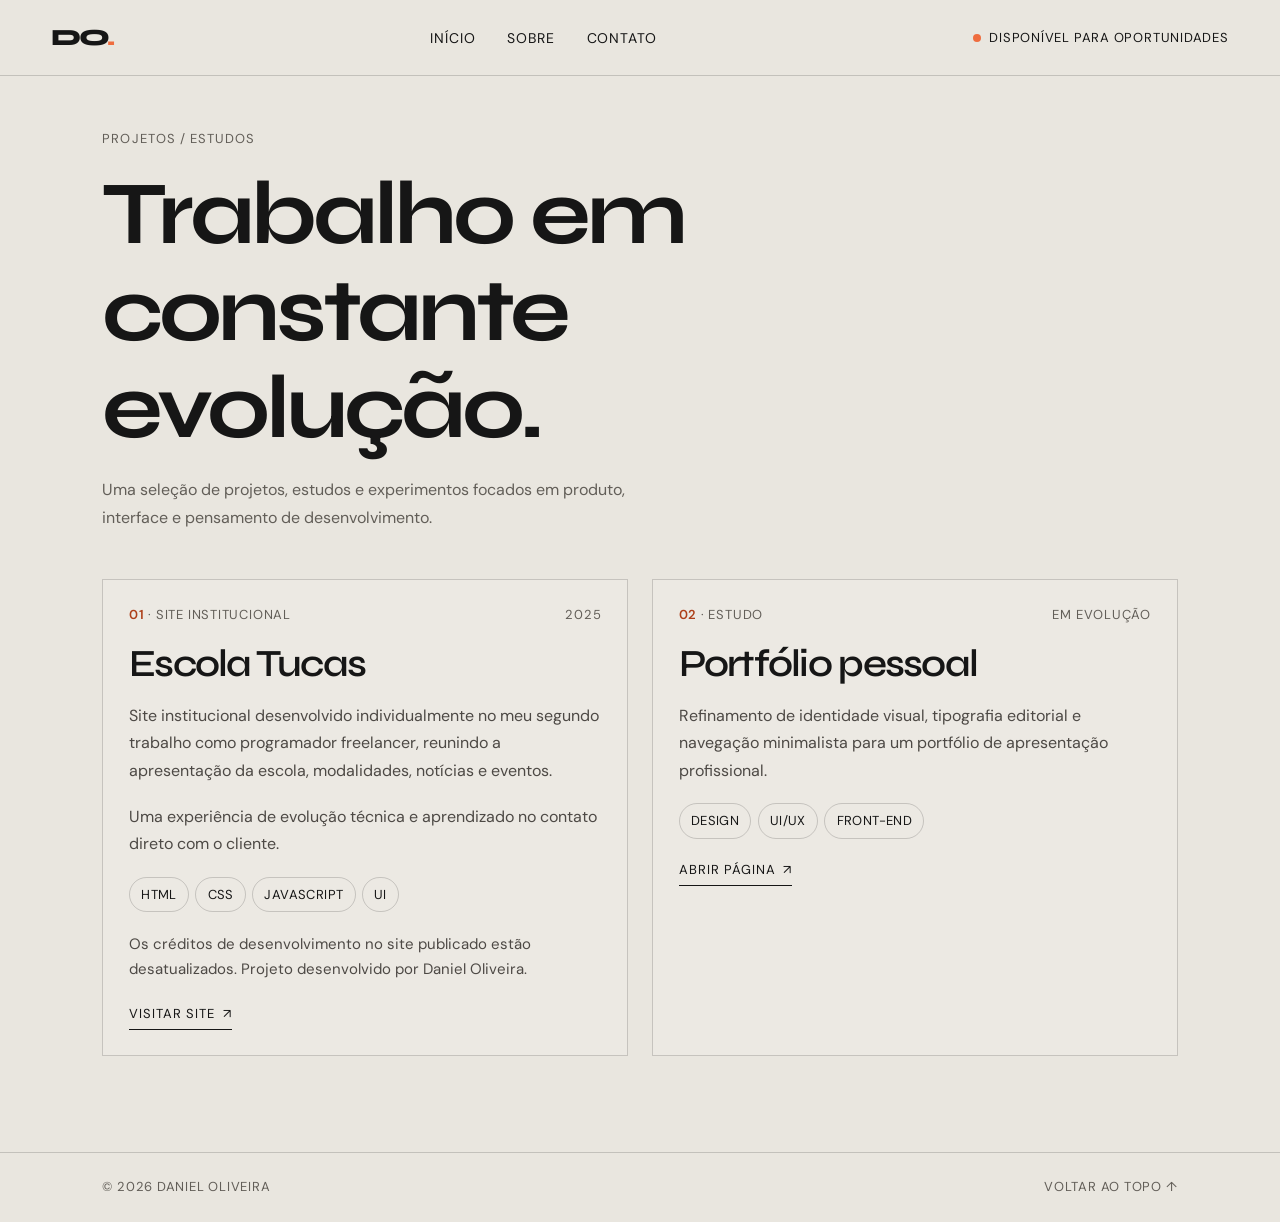
==== projetos.html @ 4286696e "Atualiza leitura, navegacao e apresentacao dos projetos" ====
<!DOCTYPE html>
<html lang="pt-BR">

<head>
    <meta charset="UTF-8">
    <meta name="viewport" content="width=device-width, initial-scale=1.0">
    <meta name="description" content="Projetos, estudos e criações de Daniel Oliveira.">
    <title>Projetos · Daniel Oliveira</title>
    <link rel="preconnect" href="https://fonts.googleapis.com">
    <link rel="preconnect" href="https://fonts.gstatic.com" crossorigin>
    <link href="https://fonts.googleapis.com/css2?family=DM+Sans:wght@400;500;600;700&family=Syne:wght@500;600;700;800&display=swap" rel="stylesheet">
    <link rel="stylesheet" href="styles.css?v=20261027-3">
</head>

<body>
    <a class="skip-link" href="#conteudo">Pular para o conteúdo</a>
    <header class="site-header">
        <a class="wordmark" href="index.html" aria-label="Daniel Oliveira, início">DO<span>.</span></a>
        <nav class="main-nav" aria-label="Navegação principal">
            <a href="index.html">Início</a><a href="index.html#sobre">Sobre</a><a href="index.html#contato">Contato</a>
        </nav>
        <a class="header-availability" href="index.html#contato"><span></span> Disponível para oportunidades</a>
    </header>

    <main id="conteudo" class="section-shell project-page">
        <header class="project-page-header reveal">
            <p class="eyebrow">Projetos / estudos</p>
            <h1>Trabalho em<br>constante evolução.</h1>
            <p>Uma seleção de projetos, estudos e experimentos focados em produto, interface e pensamento de desenvolvimento.</p>
        </header>

        <section class="project-list" aria-label="Lista de projetos e estudos">
            <article id="escola-tucas" class="project-item reveal" aria-labelledby="tucas-titulo">
                <div class="project-item-header">
                    <span class="project-item-meta"><span class="project-item-eyebrow">01</span> · Site institucional</span>
                    <span class="project-item-meta">2025</span>
                </div>
                <h2 id="tucas-titulo">Escola Tucas</h2>
                <p>Site institucional desenvolvido individualmente no meu segundo trabalho como programador freelancer, reunindo a apresentação da escola, modalidades, notícias e eventos.</p>
                <p>Uma experiência de evolução técnica e aprendizado no contato direto com o cliente.</p>
                <div class="project-item-stack" aria-label="Tecnologias utilizadas">
                    <span>HTML</span><span>CSS</span><span>JavaScript</span><span>UI</span>
                </div>
                <p id="tucas-creditos" class="project-note">Os créditos de desenvolvimento no site publicado estão desatualizados. Projeto desenvolvido por Daniel Oliveira.</p>
                <a href="https://etucas.com.br/" target="_blank" rel="noopener noreferrer" aria-describedby="tucas-creditos">Visitar site <span aria-hidden="true">↗</span><span class="sr-only"> (abre em nova aba)</span></a>
            </article>

            <article id="portfolio" class="project-item reveal" aria-labelledby="portfolio-titulo">
                <div class="project-item-header">
                    <span class="project-item-meta"><span class="project-item-eyebrow">02</span> · Estudo</span>
                    <span class="project-item-meta">Em evolução</span>
                </div>
                <h2 id="portfolio-titulo">Portfólio pessoal</h2>
                <p>Refinamento de identidade visual, tipografia editorial e navegação minimalista para um portfólio de apresentação profissional.</p>
                <div class="project-item-stack" aria-label="Áreas do projeto">
                    <span>Design</span><span>UI/UX</span><span>Front-end</span>
                </div>
                <a href="index.html">Abrir página <span aria-hidden="true">↗</span></a>
            </article>
        </section>
    </main>

    <footer class="site-footer section-shell">
        <span>© 2026 Daniel Oliveira</span>
        <span><b></b></span>
        <a href="index.html#topo">Voltar ao topo ↑</a>
    </footer>

    <script src="scripts.js?v=20261020-1"></script>
</body>

</html>
---- styles.css ----
:root {
    --ink: #161616; --paper: #e9e6df; --muted: #625e58; --line: rgba(22, 22, 22, .18);
    --acid: #d7f24a; --orange: #ef6d3f; --accent-text: #ad3f19; --serif: "Syne", sans-serif; --sans: "DM Sans", sans-serif;
}
* { box-sizing: border-box; }
html { scroll-behavior: smooth; }
body { margin: 0; background: var(--paper); color: var(--ink); font-family: var(--sans); overflow-x: hidden; }
a { color: inherit; text-decoration: none; }
a:focus-visible, summary:focus-visible { outline: 2px solid var(--accent-text); outline-offset: 5px; }
.sr-only { position: absolute; width: 1px; height: 1px; padding: 0; margin: -1px; overflow: hidden; clip-path: inset(50%); white-space: nowrap; border: 0; }
.skip-link { position: fixed; top: 0; left: 1rem; padding: .75rem 1rem; background: var(--acid); transform: translateY(-120%); z-index: 100; }
.skip-link:focus { transform: translateY(0); }
.site-header { position: fixed; inset: 0 0 auto; z-index: 20; display: flex; align-items: center; justify-content: space-between; padding: 1.5rem 4vw; background: var(--paper); color: var(--ink); border-bottom: 1px solid var(--line); }
.wordmark { font: 800 1.45rem var(--serif); letter-spacing: -.08em; }
.wordmark span { color: var(--orange); }
.hero-title span { color: var(--accent-text); }
.main-nav { display: flex; gap: 2rem; font-size: .875rem; text-transform: uppercase; letter-spacing: .06em; }
.main-nav a, .header-availability, .text-link, .social-links a, .site-footer a { transition: color .2s ease; }
.main-nav a:hover, .header-availability:hover, .text-link:hover, .social-links a:hover, .site-footer a:hover { color: var(--accent-text); }
.main-nav a:hover, .header-availability:hover, .social-links a:hover, .site-footer a:hover { text-decoration: underline; text-underline-offset: .3em; }
.header-availability { display: flex; align-items: center; gap: .5rem; font-size: .8125rem; text-transform: uppercase; letter-spacing: .06em; }
.header-availability span { width: .5rem; height: .5rem; border-radius: 50%; background: var(--orange); animation: pulse 2s infinite; }
.section-shell { padding-left: 8vw; padding-right: 8vw; }
.hero { min-height: 100svh; padding-top: 8rem; padding-bottom: 4rem; display: flex; flex-direction: column; justify-content: space-between; gap: 1.5rem; position: relative; isolation: isolate; }
.hero-kicker, .eyebrow, .project-number { font-size: .8125rem; line-height: 1.6; text-transform: uppercase; letter-spacing: .08em; }
.hero-kicker { margin-top: .3rem; }
.hero-kicker span { color: var(--accent-text); margin: 0 .35rem; }
.hero-title, h2, h3 { font-family: var(--serif); letter-spacing: -.045em; margin: 0; }
.hero-title { width: min(46vw, 660px); max-width: 660px; font-size: clamp(4.25rem, 6.1vw, 7.5rem); line-height: 1.02; font-weight: 700; }
em { color: var(--accent-text); font-style: normal; }
.hero > :not(.hero-viewport):not(.hero-index) { position: relative; z-index: 1; }
.hero-viewport { position: absolute; z-index: 0; top: 8%; right: -1vw; width: min(56vw, 730px); aspect-ratio: 1.18; margin: 0; pointer-events: none; transform: translateY(24px); opacity: .92; }
.hero-viewport img { width: 100%; height: 100%; display: block; object-fit: contain; animation: model-float 5s ease-in-out infinite; }
.hero-bottom { display: flex; flex-direction: column; align-items: flex-start; gap: 1.5rem; max-width: 560px; margin-top: 1.5rem; }
.hero-bottom p { max-width: 500px; margin: 0; color: #45413d; font-size: 1.25rem; line-height: 1.75; }
.hero-cta { display: inline-flex; align-items: center; justify-content: center; gap: .75rem; min-height: 48px; max-width: 100%; padding: .9rem 1.4rem; border: 1px solid var(--ink); border-radius: 100px; background: var(--ink); color: var(--paper); font-size: .9375rem; font-weight: 600; line-height: 1.4; transition: background .2s ease, border-color .2s ease, transform .2s ease; }
.hero-cta span { font-size: 1.15rem; }
.hero-cta:hover { background: var(--accent-text); border-color: var(--accent-text); transform: translateY(-2px); }
.hero-index { position: absolute; right: 4vw; top: 50%; font-size: .8125rem; writing-mode: vertical-rl; letter-spacing: .08em; }
.hero-index span { color: var(--muted); margin: .45rem 0; }
.work-section, .about-section, .contact-section { padding-top: 12rem; padding-bottom: 10rem; }
.section-heading { display: flex; justify-content: space-between; align-items: start; margin-bottom: 5rem; }
.eyebrow { margin: .7rem 0 0; color: var(--muted); }
h2 { font-size: clamp(3rem, 7vw, 7.5rem); line-height: 1.08; font-weight: 600; }
.project-feature { display: grid; grid-template-columns: minmax(0, 1.25fr) minmax(300px, .75fr); gap: 7vw; align-items: center; }
.project-visual { min-height: 620px; background: #262322; color: #f2eee6; position: relative; overflow: hidden; display: grid; place-items: center; isolation: isolate; }
.project-visual-image { background: radial-gradient(circle at 15% 20%, rgba(239, 109, 63, .24), transparent 22%), radial-gradient(circle at 78% 28%, rgba(255, 255, 255, .12), transparent 18%), linear-gradient(135deg, #0f0f0f 0%, #171512 35%, #261d1a 100%); border: 1px solid rgba(255,255,255,.06); box-shadow: inset 0 0 0 1px rgba(255,255,255,.02); }
.project-visual-image img { position: relative; z-index: 1; width: 100%; height: 100%; object-fit: cover; object-position: center; display: block; filter: brightness(1.02) contrast(1.05); }
.project-preview { min-width: 0; margin: 0; }
.project-preview-link { display: block; }
.project-preview img { display: block; width: 100%; height: auto; border: 1px solid var(--line); }
.project-preview figcaption { margin-top: .85rem; color: var(--muted); font-size: .8125rem; line-height: 1.6; }
.tennis-photo { position: absolute; inset: 0; z-index: 0; width: 100%; height: 100%; object-fit: cover; object-position: center; filter: saturate(.85) contrast(1.05); transition: transform .7s ease; }
.project-visual:hover .tennis-photo { transform: scale(1.04); }
.perfume-bottle { position: relative; z-index: 1; display: flex; flex-direction: column; align-items: center; transform: rotate(7deg); filter: drop-shadow(25px 25px 20px rgba(0,0,0,.35)); }
.bottle-cap { width: 70px; height: 70px; border-radius: 8px 8px 2px 2px; background: linear-gradient(90deg, #171514, #9a887d, #171514); }
.bottle-neck { width: 96px; height: 65px; background: #aa8d78; border: 7px solid #392b25; border-bottom: 0; }
.bottle-body { width: 245px; height: 290px; border-radius: 20px 20px 34px 34px; display: grid; place-items: center; text-align: center; color: #d9c49f; background: linear-gradient(120deg, #56382c, #181513 60%, #6e4d3d); border: 7px solid #3d2c25; box-shadow: inset 15px 0 rgba(255,255,255,.06); font: 800 2rem var(--serif); }
.bottle-body small { font: .45rem var(--sans); letter-spacing: .3em; color: #ddd0c0; }
.visual-caption { position: absolute; bottom: 1.5rem; left: 1.5rem; font-size: .6rem; letter-spacing: .2em; line-height: 1.5; color: #bcb4ac; }
.visual-caption strong { color: #f2eee6; font-weight: 500; }
.project-copy h3 { font-size: clamp(3.25rem, 5vw, 5.8rem); line-height: 1.08; margin: 1.5rem 0 2rem; }
.project-description, .about-details p, .contact-copy > p:last-child { color: #5e5954; line-height: 1.65; max-width: 370px; }
.project-grid { display: grid; grid-template-columns: repeat(2, minmax(0, 1fr)); gap: 1.5rem; margin-top: 3rem; }
.project-card { border: 1px solid var(--line); padding: 2rem; background: rgba(255, 255, 255, .2); }
.project-card-label { margin: 0 0 1rem; color: var(--muted); font-size: .68rem; text-transform: uppercase; letter-spacing: .12em; }
.project-card h3 { font-size: clamp(1.5rem, 2.5vw, 2.4rem); line-height: 1.02; margin: 0 0 1rem; }
.project-card p { margin: 0; color: #4e4a46; line-height: 1.6; }
.project-card ul { margin: 1.25rem 0 0; padding-left: 1.1rem; color: #3d3a36; line-height: 1.8; }
.tag-list, .skill-cloud { display: flex; flex-wrap: wrap; gap: .45rem; margin: 2rem 0 2.5rem; }
.tag-list span, .skill-cloud span { border: 1px solid var(--line); border-radius: 100px; padding: .5rem .75rem; font-size: .8125rem; line-height: 1.5; }
.text-link { border-bottom: 1px solid var(--ink); padding-bottom: .35rem; text-transform: uppercase; font-size: .8125rem; line-height: 1.6; letter-spacing: .08em; }
.text-link span, .social-links span, .contact-email span { color: var(--accent-text); margin-left: .5rem; }
.project-note { color: var(--muted); font-size: .9375rem; line-height: 1.6; margin: 1.5rem 0 0; }
.project-note a { color: var(--ink); border-bottom: 1px solid var(--ink); }
.about-section { --muted: #aaa59b; --accent-text: var(--orange); background: var(--ink); color: var(--paper); }
.about-section .eyebrow { color: var(--muted); }
.about-grid { display: grid; grid-template-columns: minmax(280px, .8fr) minmax(0, 1.2fr); gap: 9vw; align-items: center; margin-top: 7rem; position: relative; }
.about-cube { position: absolute; z-index: 0; left: -4%; top: -8%; width: 108%; height: 116%; pointer-events: none; opacity: .48; }
.cube-scene { width: 100%; height: 100%; perspective: 900px; display: grid; place-items: center; }
.cube { width: min(46vw, 520px); height: min(46vw, 520px); position: relative; transform-style: preserve-3d; transform: rotateX(-18deg) rotateY(-28deg) rotateZ(6deg); transition: transform .18s ease-out; }
.cube-face { position: absolute; inset: 0; border: 1px solid rgba(233, 230, 223, .35); background: rgba(22, 22, 22, .08); backface-visibility: visible; }
.cube-front { transform: translateZ(260px); border-color: var(--orange); }
.cube-back { transform: rotateY(180deg) translateZ(260px); }
.cube-right { transform: rotateY(90deg) translateZ(260px); }
.cube-left { transform: rotateY(-90deg) translateZ(260px); }
.cube-top { transform: rotateX(90deg) translateZ(260px); border-color: rgba(239, 109, 63, .7); }
.cube-bottom { transform: rotateX(-90deg) translateZ(260px); }
.about-cube::after { content: "INTERACTION / 01"; position: absolute; left: 10%; bottom: 8%; color: #85817a; font-size: .6rem; letter-spacing: .14em; }
.about-photo, .about-content { position: relative; z-index: 1; }
.about-photo { position: relative; min-height: 560px; margin: 0; overflow: visible; transform: rotate(-3deg); transition: transform .5s ease; }
.about-photo::before { content: ""; position: absolute; z-index: -1; right: 8%; bottom: 7%; width: 18px; height: 72%; background: var(--orange); transform: rotate(3deg); }
.about-photo img { width: 115%; height: 115%; margin: -7% 0 0 -7%; display: block; object-fit: contain; object-position: center bottom; transition: transform .45s ease; }
.about-photo:hover { transform: rotate(0deg) translateY(-6px); }
.about-photo:hover img { transform: scale(1.025); }
.about-content { min-width: 0; }
.about-lead { font: 600 clamp(1.7rem, 3vw, 3rem) var(--serif); line-height: 1.25; letter-spacing: -.025em; max-width: 650px; }
.about-details p { color: var(--muted); max-width: 410px; }
.about-metrics { display: grid; grid-template-columns: repeat(3, minmax(0, 1fr)); gap: 1rem; margin: 2rem 0 2.5rem; max-width: 430px; }
.about-metrics div { border: 1px solid rgba(233, 230, 223, .18); padding: 1rem .85rem; background: rgba(255, 255, 255, .02); }
.about-metrics strong { display: block; font: 700 1.6rem var(--serif); letter-spacing: -.04em; color: var(--paper); }
.about-metrics span { display: block; margin-top: .4rem; color: var(--muted); font-size: .8125rem; line-height: 1.6; }
.about-details .skill-cloud { margin-top: 4rem; }
.about-details .skill-cloud span { border-color: #4b4944; color: #d9d4ca; }
.principles-section { display: grid; grid-template-columns: repeat(3, 1fr); gap: 2rem; padding-top: 7rem; padding-bottom: 7rem; border-bottom: 1px solid var(--line); }
.principle { border-top: 1px solid var(--ink); padding-top: 1.25rem; }
.principle span { color: var(--accent-text); font-size: .8125rem; }
.principle h3 { font-size: clamp(2rem, 3vw, 3.5rem); line-height: 1.12; margin: 2.5rem 0 1.5rem; }
.principle p { color: var(--muted); max-width: 240px; font-size: 1rem; line-height: 1.65; }
.contact-section { display: grid; grid-template-columns: 1fr 1fr; gap: 10vw; align-items: end; }
.contact-copy > p:last-child { margin-top: 3rem; }
.contact-email { display: inline-block; font: 600 clamp(1.3rem, 2.5vw, 2.5rem) var(--serif); border-bottom: 2px solid var(--ink); padding-bottom: .65rem; overflow-wrap: anywhere; }
.social-links { display: flex; gap: 2rem; margin-top: 3rem; text-transform: uppercase; letter-spacing: .08em; font-size: .8125rem; line-height: 1.6; }
.site-footer { display: flex; justify-content: space-between; gap: 1rem; padding-top: 1.5rem; padding-bottom: 1.5rem; border-top: 1px solid var(--line); color: var(--muted); font-size: .8125rem; line-height: 1.6; text-transform: uppercase; letter-spacing: .06em; }
.site-footer b { color: var(--orange); font-size: 1rem; }

.project-page { padding-top: 8rem; padding-bottom: 6rem; }
.project-page-header { max-width: 760px; margin-bottom: 3rem; }
.project-page-header h1 { font: 700 clamp(2.5rem, 7vw, 6rem) var(--serif); letter-spacing: -.045em; line-height: 1.08; margin: 1rem 0 1.25rem; }
.project-page-header p { max-width: 560px; color: var(--muted); line-height: 1.7; margin: 0; }
.project-list { display: grid; grid-template-columns: repeat(2, minmax(0, 1fr)); gap: 1.5rem; }
.project-case { min-width: 0; scroll-margin-top: 7rem; border-top: 1px solid var(--ink); }
.case-heading { padding: 2.5rem 0; }
.case-heading h2 { font-size: clamp(2.5rem, 5vw, 4.5rem); line-height: 1.12; }
.case-intro { max-width: 640px; color: var(--muted); font-size: 1.0625rem; line-height: 1.7; margin: 1.25rem 0 0; }
.project-actions { display: flex; flex-wrap: wrap; align-items: center; gap: 1rem 2rem; margin-top: 1.75rem; }
.project-actions .text-link { display: inline-flex; flex-wrap: wrap; align-items: center; min-height: 44px; }
.case-preview { padding: clamp(1rem, 3vw, 3rem); background: #ded9cf; border: 1px solid var(--line); }
.case-preview img { box-shadow: 0 10px 24px rgba(22, 22, 22, .08); }
.case-facts { display: grid; grid-template-columns: repeat(3, minmax(0, 1fr)); gap: 1.5rem; margin: 0; padding: 2rem 0; border-bottom: 1px solid var(--line); }
.case-facts dt { font-size: .8125rem; line-height: 1.6; letter-spacing: .06em; text-transform: uppercase; color: var(--muted); }
.case-facts dd { margin: .5rem 0 0; font-size: 1rem; font-weight: 600; line-height: 1.6; }
.case-story { display: grid; grid-template-columns: repeat(2, minmax(0, 1fr)); gap: 3rem; padding: 2.5rem 0; }
.case-story h3, .case-result h3 { font-size: clamp(1.5rem, 2.5vw, 2rem); line-height: 1.2; }
.case-story p, .case-result p, .case-decisions p { margin: 1rem 0 0; color: var(--muted); font-size: 1rem; line-height: 1.75; }
.case-result { display: grid; grid-template-columns: minmax(160px, .6fr) minmax(0, 1.4fr); gap: 2rem; padding: 2rem; border-left: 3px solid var(--accent-text); background: rgba(255,255,255,.24); }
.case-result p { margin: 0; }
.case-details { margin-top: 2rem; border-top: 1px solid var(--line); border-bottom: 1px solid var(--line); }
.case-details summary { padding: 1.25rem .25rem; font-size: 1rem; font-weight: 600; line-height: 1.6; cursor: pointer; }
.case-details summary::marker { color: var(--accent-text); }
.case-details summary:hover { color: var(--accent-text); }
.case-details-content { display: grid; grid-template-columns: minmax(180px, 260px) minmax(0, 1fr); gap: 4rem; align-items: center; padding: 1rem 0 2.5rem; }
.mobile-preview { width: 100%; max-width: 260px; }
.case-decisions { display: grid; gap: 2rem; max-width: 620px; }
.case-decisions h4 { font: 600 1.25rem var(--serif); line-height: 1.3; letter-spacing: -.02em; margin: 0; }
.case-decisions p { margin-top: .65rem; }
.project-item { scroll-margin-top: 7rem; border: 1px solid var(--line); padding: 1.6rem; background: rgba(255,255,255,.12); transition: transform .25s ease, border-color .25s ease; }
.project-item:hover { transform: translateY(-4px); border-color: rgba(22,22,22,.35); }
.project-item-header { display: flex; flex-wrap: wrap; justify-content: space-between; align-items: baseline; gap: .5rem 1rem; margin-bottom: 1rem; }
.project-item-meta { font-size: .8125rem; line-height: 1.6; text-transform: uppercase; letter-spacing: .06em; color: var(--muted); }
.project-item-eyebrow { color: var(--accent-text); font-weight: 600; }
.project-item h2 { font-size: clamp(2rem, 3vw, 3rem); line-height: 1.15; margin: 0 0 1rem; }
.project-item p { margin: 0 0 1.2rem; color: #4d4945; line-height: 1.7; }
.project-item-stack { display: flex; flex-wrap: wrap; gap: .4rem; margin-bottom: 1.2rem; }
.project-item-stack span { border: 1px solid var(--line); border-radius: 999px; padding: .45rem .7rem; font-size: .8125rem; line-height: 1.5; letter-spacing: .03em; text-transform: uppercase; }
.project-item a { display: inline-flex; align-items: center; gap: .45rem; text-transform: uppercase; letter-spacing: .08em; font-size: .8125rem; line-height: 1.6; border-bottom: 1px solid var(--ink); padding-bottom: .25rem; }
.project-item a:hover { color: var(--accent-text); }

.reveal { opacity: 1; }
.reveal.is-visible { animation-name: reveal-in; animation-duration: .8s; animation-timing-function: cubic-bezier(.2,.75,.25,1); animation-fill-mode: backwards; }
.reveal-delay-1 { animation-delay: .12s; } .reveal-delay-2 { animation-delay: .22s; }
@keyframes reveal-in { from { opacity: 0; translate: 0 28px; } to { opacity: 1; translate: 0 0; } }
@keyframes pulse { 50% { opacity: .35; transform: scale(.7); } }
@keyframes model-float { 0%, 100% { transform: translateY(0) rotate(0deg); } 50% { transform: translateY(-9px) rotate(.6deg); } }

@media (max-width: 980px) {
    .hero {
        min-height: auto;
        padding-top: 8rem;
    }
    .hero > :not(.hero-viewport):not(.hero-index) {
        position: relative;
        z-index: 2;
    }
    .hero-title {
        width: 100%;
        max-width: 100%;
    }
    .hero-viewport {
        position: relative;
        top: auto;
        right: auto;
        width: min(78vw, 560px);
        margin: 1.5rem 0 0 auto;
        opacity: .9;
        z-index: 1;
    }
    .hero-bottom { max-width: none; }
}

@media (max-width: 800px) {
    .site-header { padding: 1.2rem 5vw; } .main-nav { gap: 1rem; } .header-availability { display: none; }
    .section-shell { padding-left: 6vw; padding-right: 6vw; } .hero { padding-top: 8rem; display: block; } .hero > :not(.hero-viewport):not(.hero-index) { z-index: 2; }
    .hero-title { width: 100%; font-size: clamp(3.5rem, 11vw, 6rem); margin: 1.5rem 0 1rem; }
    .hero-bottom { margin-top: 2.75rem; } .hero-index { display: none; } .work-section, .about-section, .contact-section { padding-top: 8rem; padding-bottom: 7rem; }
    .hero-viewport { position: relative; top: auto; right: auto; width: min(90vw, 540px); opacity: .9; transform: translateY(0); z-index: 1; margin: 2.5rem 0 0 auto; }
    .section-heading { display: block; margin-bottom: 3rem; } .section-heading h2 { margin-top: 2.5rem; }
    .project-feature, .about-grid, .contact-section { grid-template-columns: 1fr; gap: 3rem; }
    .project-visual { min-height: 430px; }
    .project-visual-image img { object-fit: contain; }
    .case-facts { grid-template-columns: 1fr; gap: 1rem; }
    .case-facts > div { display: grid; grid-template-columns: minmax(0, .7fr) minmax(0, 1.3fr); gap: 1rem; }
    .case-facts dd { margin: 0; }
    .case-story { grid-template-columns: 1fr; gap: 2rem; }
    .case-details-content { gap: 2rem; }
    .project-grid, .project-list { grid-template-columns: 1fr; } .about-metrics { grid-template-columns: repeat(3, minmax(0, 1fr)); }
    .about-cube { left: -12%; top: -3%; width: 124%; height: 106%; opacity: .34; }
    .cube { width: min(78vw, 360px); height: min(78vw, 360px); }
    .cube-front { transform: translateZ(180px); } .cube-back { transform: rotateY(180deg) translateZ(180px); }
    .cube-right { transform: rotateY(90deg) translateZ(180px); } .cube-left { transform: rotateY(-90deg) translateZ(180px); }
    .cube-top { transform: rotateX(90deg) translateZ(180px); } .cube-bottom { transform: rotateX(-90deg) translateZ(180px); }
    .about-photo { min-height: 470px; width: min(82vw, 390px); margin: 0 auto 1.5rem; }
    .about-photo img { width: 118%; height: 118%; margin: -8% 0 0 -9%; }
    .principles-section { grid-template-columns: 1fr; gap: 3rem; padding-top: 5rem; padding-bottom: 5rem; }
    .principle h3 { margin-top: 1.5rem; } .site-footer { flex-wrap: wrap; gap: 1rem; }
}
@media (prefers-reduced-motion: reduce) {
    html { scroll-behavior: auto; } *, *::before, *::after { animation-duration: .01ms !important; animation-iteration-count: 1 !important; transition-duration: .01ms !important; }
    .reveal, .reveal.is-visible { opacity: 1; transform: none; translate: none; animation: none; } .hero-viewport img { animation: none; }
}

@media (max-width: 600px) {
    .site-header { padding: 1rem 5vw; }
    .wordmark { font-size: 1.2rem; }
    .main-nav { gap: .75rem; font-size: .8125rem; letter-spacing: .04em; }
    .main-nav a { min-height: 44px; display: inline-flex; align-items: center; }
    .section-shell { padding-left: 5vw; padding-right: 5vw; }
    .hero { min-height: auto; padding-top: 8.5rem; padding-bottom: 5rem; gap: 2rem; overflow: visible; }
    .hero-title { max-width: 100%; width: 100%; font-size: clamp(2.75rem, 12vw, 4.5rem); line-height: 1.04; display: block; }
    .hero-viewport {
        position: relative;
        top: auto;
        right: auto;
        width: min(100%, 420px);
        max-width: 100%;
        aspect-ratio: 1.12;
        opacity: 1;
        transform: none;
        margin: 2.5rem auto 0;
        z-index: 1;
    }
    .hero-viewport img { width: 100%; height: auto; object-fit: contain; }
    .hero-bottom { gap: 1.5rem; max-width: none; }
    .hero-bottom p { max-width: 100%; font-size: 1.125rem; }
    .work-section, .about-section, .contact-section { padding-top: 6.5rem; padding-bottom: 6rem; }
    .section-heading { margin-bottom: 3rem; }
    h2 { font-size: clamp(2.25rem, 10vw, 3.75rem); line-height: 1.1; }
    .project-feature { gap: 2.5rem; }
    .project-visual { min-height: 390px; }
    .project-grid { margin-top: 2rem; gap: 1rem; }
    .project-card { padding: 1.25rem; }
    .case-result { grid-template-columns: 1fr; gap: 1rem; padding: 1.5rem; }
    .case-details-content { grid-template-columns: 1fr; }
    .mobile-preview { margin: 0 auto; }
    .case-facts > div { grid-template-columns: 1fr; gap: .25rem; }
    .visual-topline { inset: 1rem; font-size: .55rem; }
    .project-copy h3 { font-size: clamp(2.5rem, 11vw, 4rem); margin: 0 0 1.5rem; }
    .project-description, .about-details p, .contact-copy > p:last-child { font-size: 1rem; }
    .tag-list, .skill-cloud { margin: 1.5rem 0 2rem; }
    .tag-list span, .skill-cloud span { padding: .55rem .7rem; }
    .about-section { overflow: hidden; }
    .about-grid { margin-top: 4rem; gap: 2.5rem; }
    .about-cube { left: -24%; top: -3%; width: 148%; height: 100%; opacity: .25; }
    .cube { width: min(88vw, 340px); height: min(88vw, 340px); }
    .cube-front { transform: translateZ(170px); } .cube-back { transform: rotateY(180deg) translateZ(170px); }
    .cube-right { transform: rotateY(90deg) translateZ(170px); } .cube-left { transform: rotateY(-90deg) translateZ(170px); }
    .cube-top { transform: rotateX(90deg) translateZ(170px); } .cube-bottom { transform: rotateX(-90deg) translateZ(170px); }
    .about-photo { min-height: 430px; width: min(88vw, 390px); }
    .about-photo img { width: 122%; height: 122%; margin: -10% 0 0 -11%; }
    .about-lead { font-size: clamp(1.5rem, 6.5vw, 2.25rem); }
    .about-metrics { grid-template-columns: 1fr; max-width: none; }
    .about-metrics div { display: flex; align-items: center; gap: 1rem; }
    .about-metrics strong { flex: 0 0 4.5rem; }
    .about-metrics span { margin-top: 0; }
    .about-details .skill-cloud { margin-top: 2.5rem; }
    .principles-section { gap: 2.5rem; padding-top: 4.5rem; padding-bottom: 4.5rem; }
    .principle h3 { font-size: clamp(2.25rem, 9vw, 3.25rem); }
    .contact-section { gap: 3rem; }
    .contact-email { font-size: clamp(1.25rem, 6.5vw, 2rem); }
    .social-links { gap: 1.25rem; flex-wrap: wrap; }
    .site-footer { flex-direction: column; align-items: flex-start; }
}
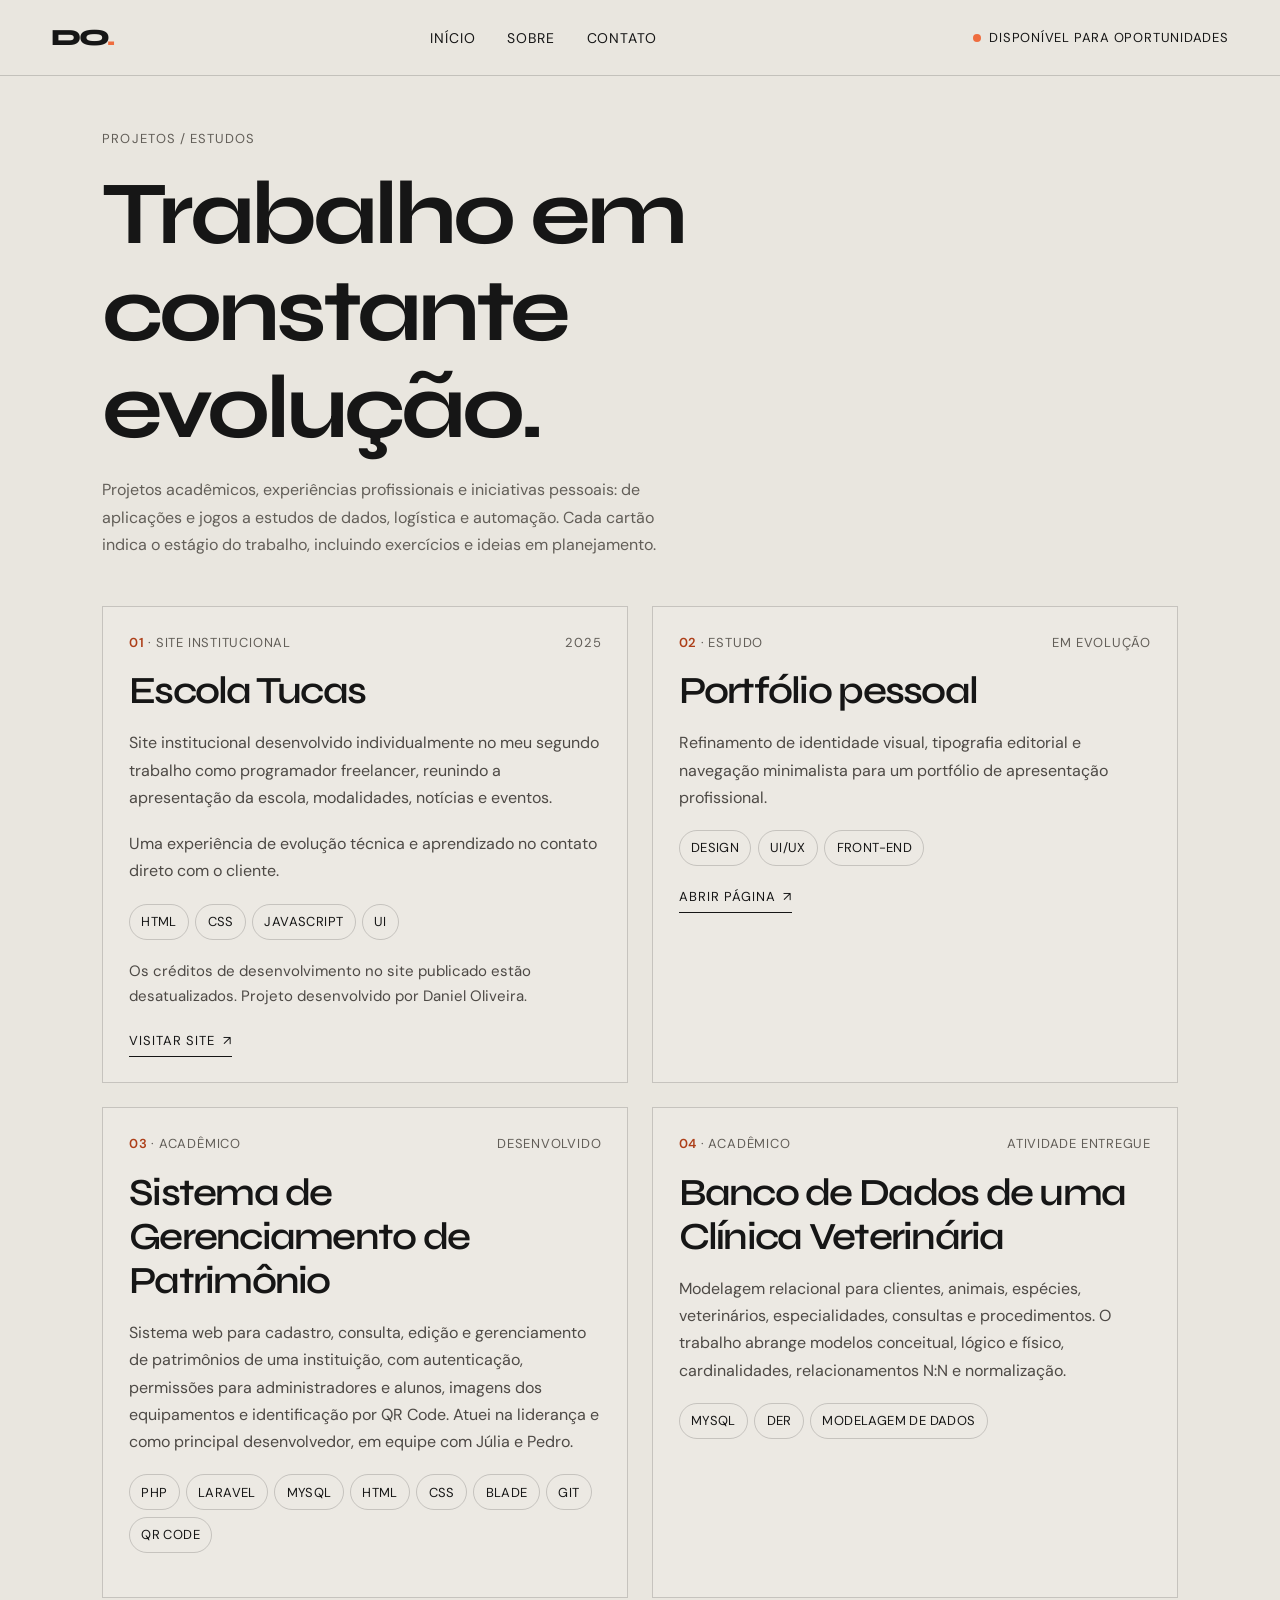
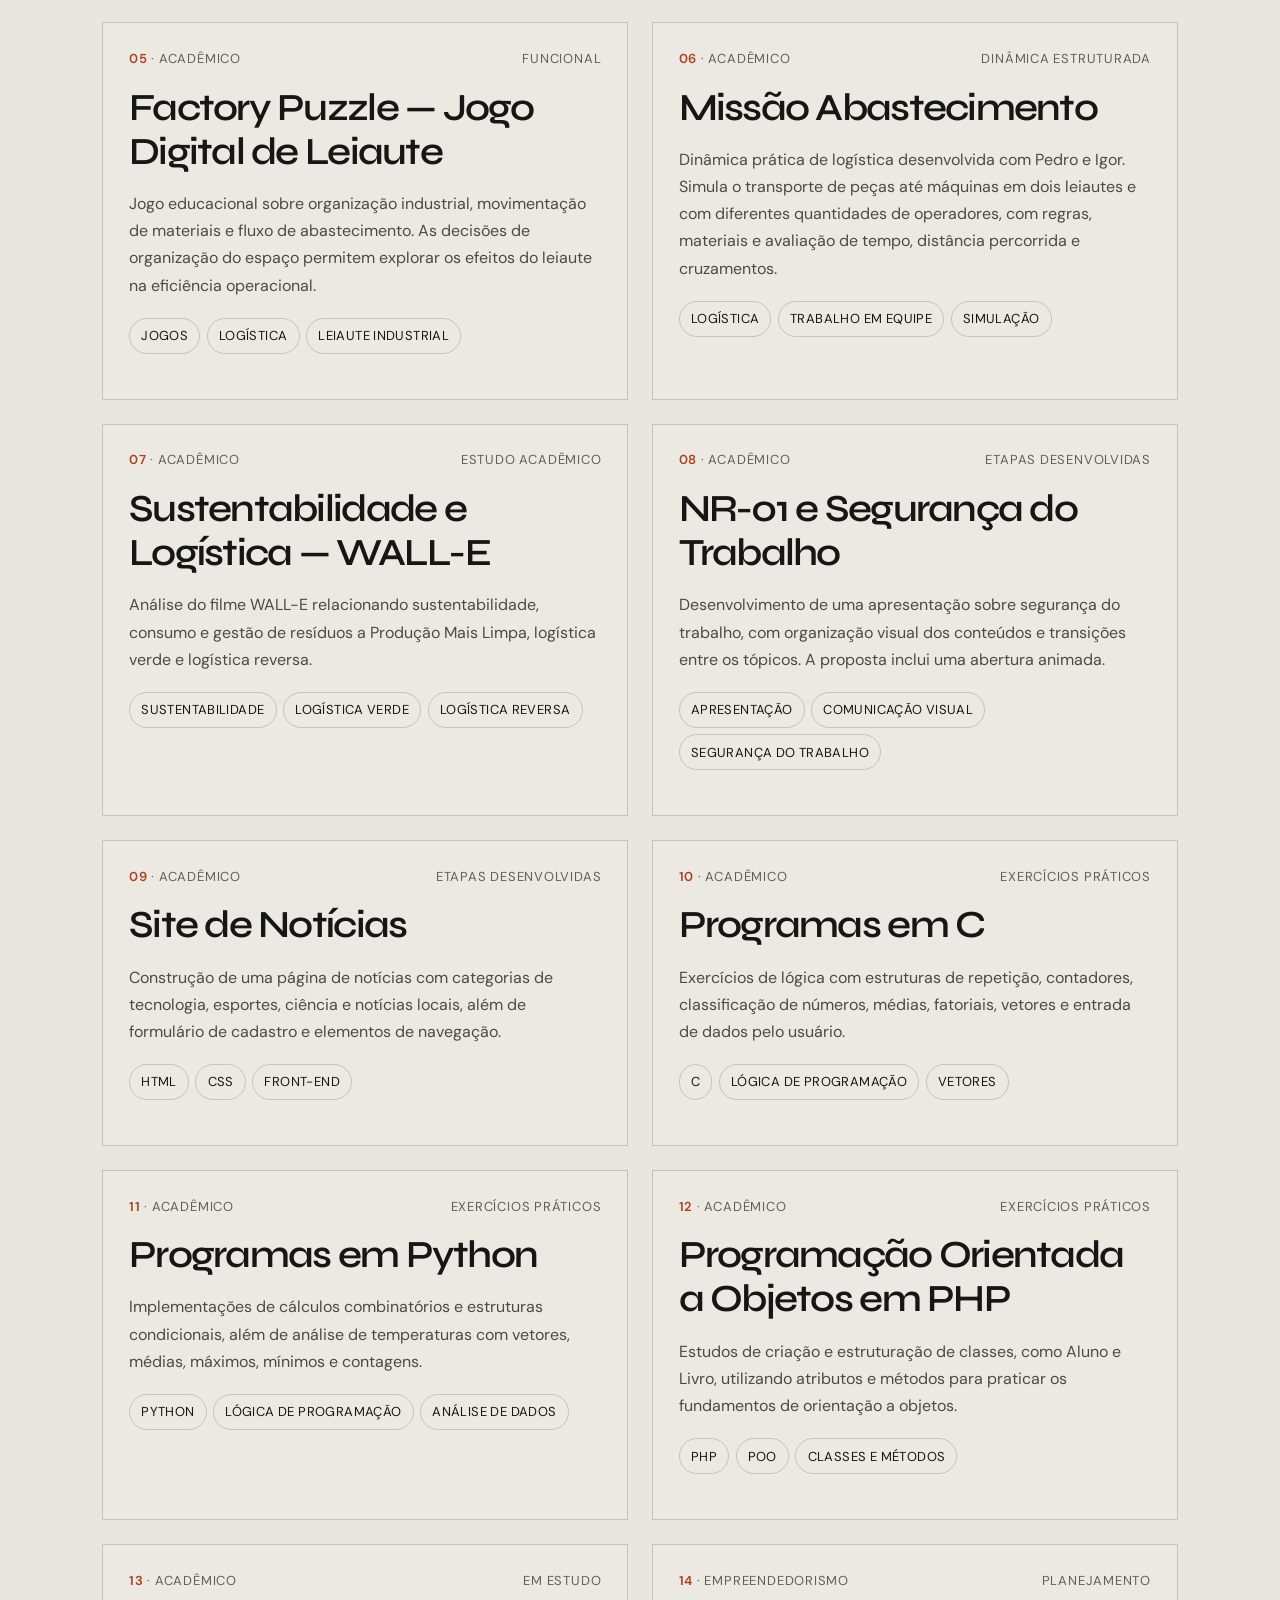
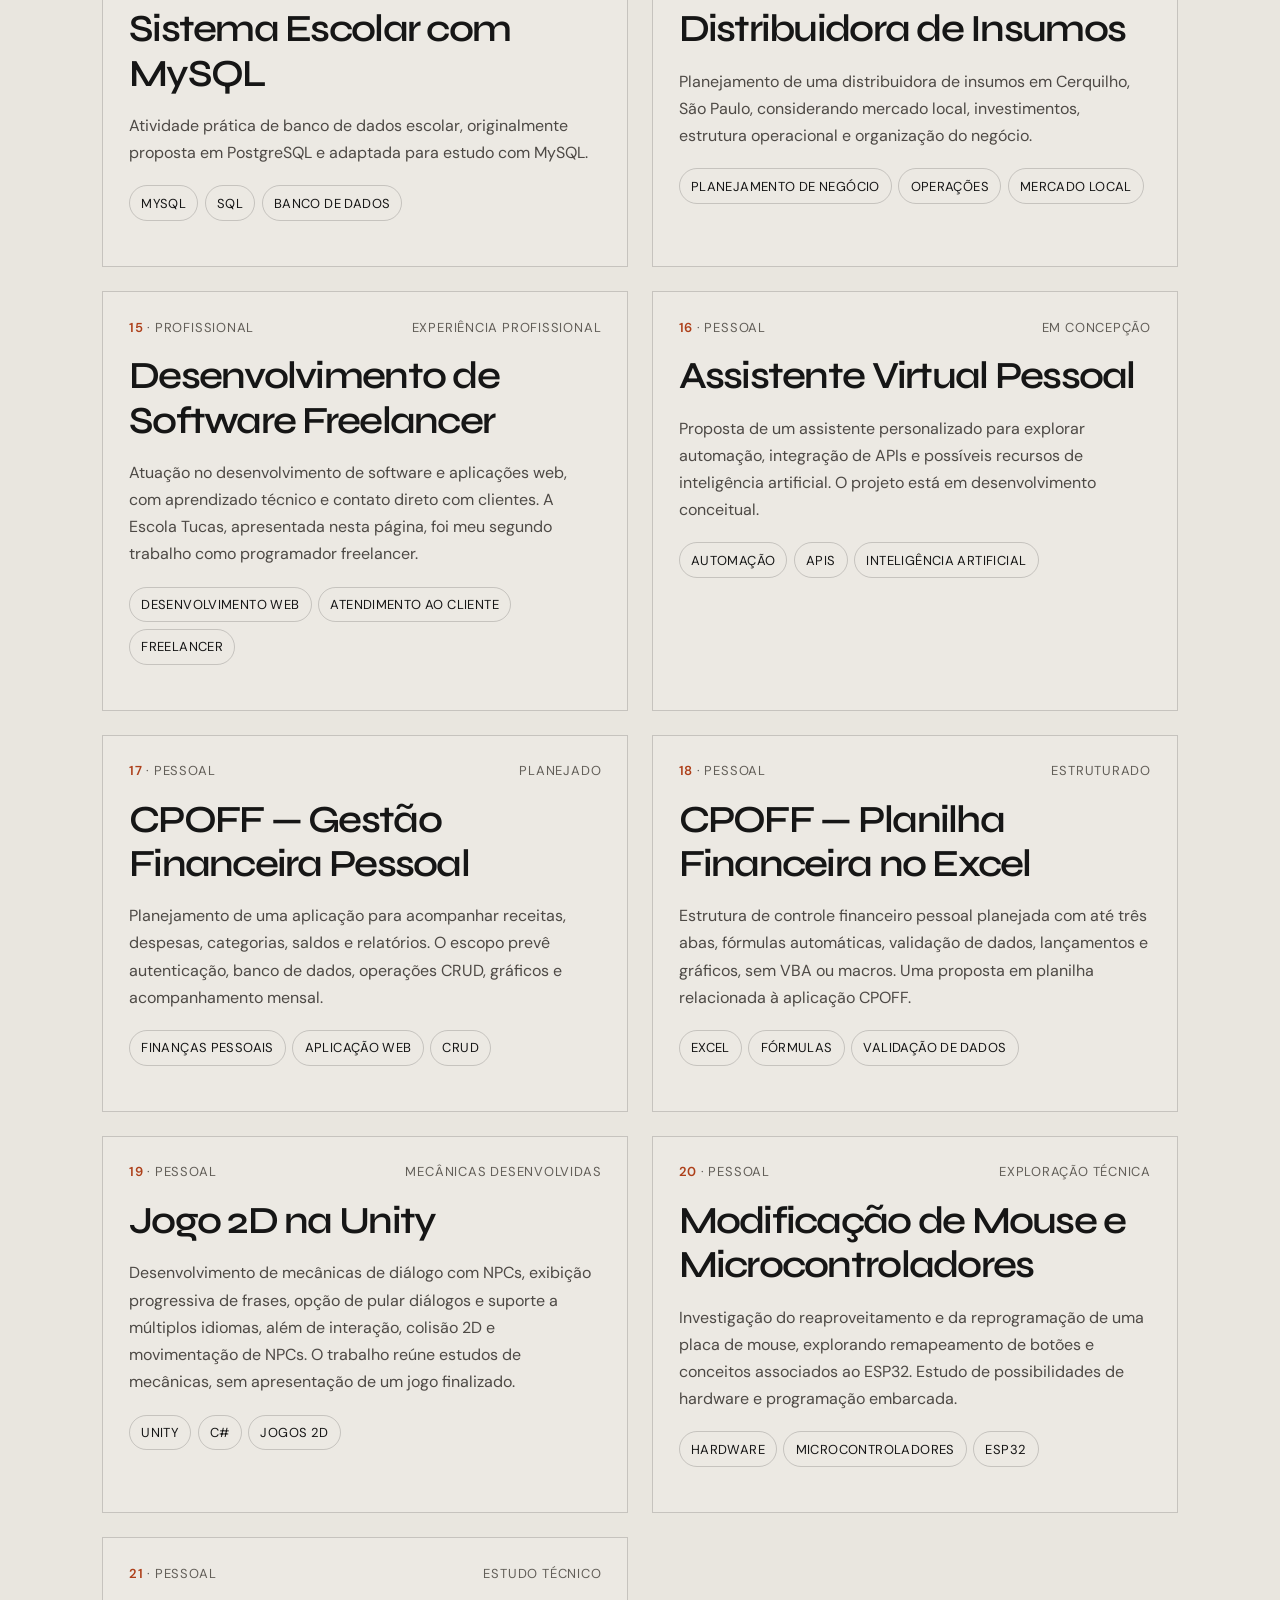
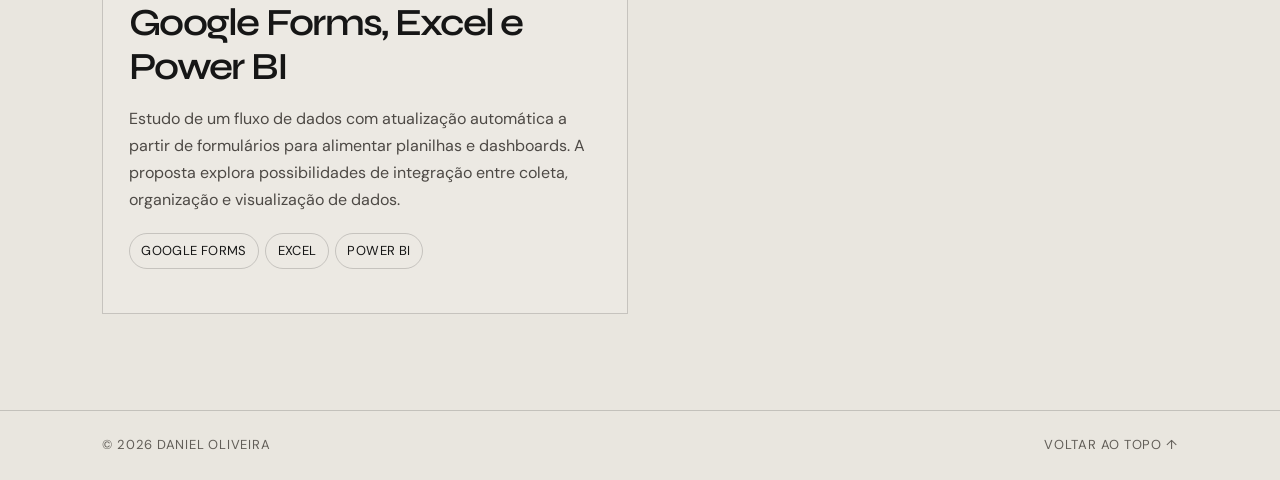
==== commit 4c2383b8: "Inclui projetos academicos, profissionais e pessoais no portfolio" ====
--- a/projetos.html
+++ b/projetos.html
@@ -9,7 +9,7 @@
     <link rel="preconnect" href="https://fonts.googleapis.com">
     <link rel="preconnect" href="https://fonts.gstatic.com" crossorigin>
     <link href="https://fonts.googleapis.com/css2?family=DM+Sans:wght@400;500;600;700&family=Syne:wght@500;600;700;800&display=swap" rel="stylesheet">
-    <link rel="stylesheet" href="styles.css?v=20261027-3">
+    <link rel="stylesheet" href="styles.css?v=20261105-1">
 </head>
 
 <body>
@@ -26,7 +26,7 @@
         <header class="project-page-header reveal">
             <p class="eyebrow">Projetos / estudos</p>
             <h1>Trabalho em<br>constante evolução.</h1>
-            <p>Uma seleção de projetos, estudos e experimentos focados em produto, interface e pensamento de desenvolvimento.</p>
+            <p>Projetos acadêmicos, experiências profissionais e iniciativas pessoais: de aplicações e jogos a estudos de dados, logística e automação. Cada cartão indica o estágio do trabalho, incluindo exercícios e ideias em planejamento.</p>
         </header>
 
         <section class="project-list" aria-label="Lista de projetos e estudos">
@@ -57,6 +57,233 @@
                 </div>
                 <a href="index.html">Abrir página <span aria-hidden="true">↗</span></a>
             </article>
+            <article id="patrimonio" class="project-item reveal" aria-labelledby="patrimonio-titulo">
+                <div class="project-item-header">
+                    <span class="project-item-meta"><span class="project-item-eyebrow">03</span> · Acadêmico</span>
+                    <span class="project-item-meta">Desenvolvido</span>
+                </div>
+                <h2 id="patrimonio-titulo">Sistema de Gerenciamento de Patrimônio</h2>
+                <p>Sistema web para cadastro, consulta, edição e gerenciamento de patrimônios de uma instituição, com autenticação, permissões para administradores e alunos, imagens dos equipamentos e identificação por QR Code. Atuei na liderança e como principal desenvolvedor, em equipe com Júlia e Pedro.</p>
+                <div class="project-item-stack" aria-label="Tecnologias e áreas do projeto">
+                    <span>PHP</span><span>Laravel</span><span>MySQL</span><span>HTML</span><span>CSS</span><span>Blade</span><span>Git</span><span>QR Code</span>
+                </div>
+            </article>
+
+            <article id="clinica-veterinaria" class="project-item reveal" aria-labelledby="clinica-veterinaria-titulo">
+                <div class="project-item-header">
+                    <span class="project-item-meta"><span class="project-item-eyebrow">04</span> · Acadêmico</span>
+                    <span class="project-item-meta">Atividade entregue</span>
+                </div>
+                <h2 id="clinica-veterinaria-titulo">Banco de Dados de uma Clínica Veterinária</h2>
+                <p>Modelagem relacional para clientes, animais, espécies, veterinários, especialidades, consultas e procedimentos. O trabalho abrange modelos conceitual, lógico e físico, cardinalidades, relacionamentos N:N e normalização.</p>
+                <div class="project-item-stack" aria-label="Tecnologias e áreas do projeto">
+                    <span>MySQL</span><span>DER</span><span>Modelagem de dados</span>
+                </div>
+            </article>
+
+            <article id="factory-puzzle" class="project-item reveal" aria-labelledby="factory-puzzle-titulo">
+                <div class="project-item-header">
+                    <span class="project-item-meta"><span class="project-item-eyebrow">05</span> · Acadêmico</span>
+                    <span class="project-item-meta">Funcional</span>
+                </div>
+                <h2 id="factory-puzzle-titulo">Factory Puzzle — Jogo Digital de Leiaute</h2>
+                <p>Jogo educacional sobre organização industrial, movimentação de materiais e fluxo de abastecimento. As decisões de organização do espaço permitem explorar os efeitos do leiaute na eficiência operacional.</p>
+                <div class="project-item-stack" aria-label="Tecnologias e áreas do projeto">
+                    <span>Jogos</span><span>Logística</span><span>Leiaute industrial</span>
+                </div>
+            </article>
+
+            <article id="missao-abastecimento" class="project-item reveal" aria-labelledby="missao-abastecimento-titulo">
+                <div class="project-item-header">
+                    <span class="project-item-meta"><span class="project-item-eyebrow">06</span> · Acadêmico</span>
+                    <span class="project-item-meta">Dinâmica estruturada</span>
+                </div>
+                <h2 id="missao-abastecimento-titulo">Missão Abastecimento</h2>
+                <p>Dinâmica prática de logística desenvolvida com Pedro e Igor. Simula o transporte de peças até máquinas em dois leiautes e com diferentes quantidades de operadores, com regras, materiais e avaliação de tempo, distância percorrida e cruzamentos.</p>
+                <div class="project-item-stack" aria-label="Tecnologias e áreas do projeto">
+                    <span>Logística</span><span>Trabalho em equipe</span><span>Simulação</span>
+                </div>
+            </article>
+
+            <article id="wall-e" class="project-item reveal" aria-labelledby="wall-e-titulo">
+                <div class="project-item-header">
+                    <span class="project-item-meta"><span class="project-item-eyebrow">07</span> · Acadêmico</span>
+                    <span class="project-item-meta">Estudo acadêmico</span>
+                </div>
+                <h2 id="wall-e-titulo">Sustentabilidade e Logística — WALL-E</h2>
+                <p>Análise do filme WALL-E relacionando sustentabilidade, consumo e gestão de resíduos a Produção Mais Limpa, logística verde e logística reversa.</p>
+                <div class="project-item-stack" aria-label="Tecnologias e áreas do projeto">
+                    <span>Sustentabilidade</span><span>Logística verde</span><span>Logística reversa</span>
+                </div>
+            </article>
+
+            <article id="nr-01" class="project-item reveal" aria-labelledby="nr-01-titulo">
+                <div class="project-item-header">
+                    <span class="project-item-meta"><span class="project-item-eyebrow">08</span> · Acadêmico</span>
+                    <span class="project-item-meta">Etapas desenvolvidas</span>
+                </div>
+                <h2 id="nr-01-titulo">NR-01 e Segurança do Trabalho</h2>
+                <p>Desenvolvimento de uma apresentação sobre segurança do trabalho, com organização visual dos conteúdos e transições entre os tópicos. A proposta inclui uma abertura animada.</p>
+                <div class="project-item-stack" aria-label="Tecnologias e áreas do projeto">
+                    <span>Apresentação</span><span>Comunicação visual</span><span>Segurança do trabalho</span>
+                </div>
+            </article>
+
+            <article id="site-noticias" class="project-item reveal" aria-labelledby="site-noticias-titulo">
+                <div class="project-item-header">
+                    <span class="project-item-meta"><span class="project-item-eyebrow">09</span> · Acadêmico</span>
+                    <span class="project-item-meta">Etapas desenvolvidas</span>
+                </div>
+                <h2 id="site-noticias-titulo">Site de Notícias</h2>
+                <p>Construção de uma página de notícias com categorias de tecnologia, esportes, ciência e notícias locais, além de formulário de cadastro e elementos de navegação.</p>
+                <div class="project-item-stack" aria-label="Tecnologias e áreas do projeto">
+                    <span>HTML</span><span>CSS</span><span>Front-end</span>
+                </div>
+            </article>
+
+            <article id="programas-c" class="project-item reveal" aria-labelledby="programas-c-titulo">
+                <div class="project-item-header">
+                    <span class="project-item-meta"><span class="project-item-eyebrow">10</span> · Acadêmico</span>
+                    <span class="project-item-meta">Exercícios práticos</span>
+                </div>
+                <h2 id="programas-c-titulo">Programas em C</h2>
+                <p>Exercícios de lógica com estruturas de repetição, contadores, classificação de números, médias, fatoriais, vetores e entrada de dados pelo usuário.</p>
+                <div class="project-item-stack" aria-label="Tecnologias e áreas do projeto">
+                    <span>C</span><span>Lógica de programação</span><span>Vetores</span>
+                </div>
+            </article>
+
+            <article id="programas-python" class="project-item reveal" aria-labelledby="programas-python-titulo">
+                <div class="project-item-header">
+                    <span class="project-item-meta"><span class="project-item-eyebrow">11</span> · Acadêmico</span>
+                    <span class="project-item-meta">Exercícios práticos</span>
+                </div>
+                <h2 id="programas-python-titulo">Programas em Python</h2>
+                <p>Implementações de cálculos combinatórios e estruturas condicionais, além de análise de temperaturas com vetores, médias, máximos, mínimos e contagens.</p>
+                <div class="project-item-stack" aria-label="Tecnologias e áreas do projeto">
+                    <span>Python</span><span>Lógica de programação</span><span>Análise de dados</span>
+                </div>
+            </article>
+
+            <article id="poo-php" class="project-item reveal" aria-labelledby="poo-php-titulo">
+                <div class="project-item-header">
+                    <span class="project-item-meta"><span class="project-item-eyebrow">12</span> · Acadêmico</span>
+                    <span class="project-item-meta">Exercícios práticos</span>
+                </div>
+                <h2 id="poo-php-titulo">Programação Orientada a Objetos em PHP</h2>
+                <p>Estudos de criação e estruturação de classes, como Aluno e Livro, utilizando atributos e métodos para praticar os fundamentos de orientação a objetos.</p>
+                <div class="project-item-stack" aria-label="Tecnologias e áreas do projeto">
+                    <span>PHP</span><span>POO</span><span>Classes e métodos</span>
+                </div>
+            </article>
+
+            <article id="sistema-escolar" class="project-item reveal" aria-labelledby="sistema-escolar-titulo">
+                <div class="project-item-header">
+                    <span class="project-item-meta"><span class="project-item-eyebrow">13</span> · Acadêmico</span>
+                    <span class="project-item-meta">Em estudo</span>
+                </div>
+                <h2 id="sistema-escolar-titulo">Sistema Escolar com MySQL</h2>
+                <p>Atividade prática de banco de dados escolar, originalmente proposta em PostgreSQL e adaptada para estudo com MySQL.</p>
+                <div class="project-item-stack" aria-label="Tecnologias e áreas do projeto">
+                    <span>MySQL</span><span>SQL</span><span>Banco de dados</span>
+                </div>
+            </article>
+
+            <article id="distribuidora" class="project-item reveal" aria-labelledby="distribuidora-titulo">
+                <div class="project-item-header">
+                    <span class="project-item-meta"><span class="project-item-eyebrow">14</span> · Empreendedorismo</span>
+                    <span class="project-item-meta">Planejamento</span>
+                </div>
+                <h2 id="distribuidora-titulo">Distribuidora de Insumos</h2>
+                <p>Planejamento de uma distribuidora de insumos em Cerquilho, São Paulo, considerando mercado local, investimentos, estrutura operacional e organização do negócio.</p>
+                <div class="project-item-stack" aria-label="Tecnologias e áreas do projeto">
+                    <span>Planejamento de negócio</span><span>Operações</span><span>Mercado local</span>
+                </div>
+            </article>
+
+            <article id="freelancer" class="project-item reveal" aria-labelledby="freelancer-titulo">
+                <div class="project-item-header">
+                    <span class="project-item-meta"><span class="project-item-eyebrow">15</span> · Profissional</span>
+                    <span class="project-item-meta">Experiência profissional</span>
+                </div>
+                <h2 id="freelancer-titulo">Desenvolvimento de Software Freelancer</h2>
+                <p>Atuação no desenvolvimento de software e aplicações web, com aprendizado técnico e contato direto com clientes. A Escola Tucas, apresentada nesta página, foi meu segundo trabalho como programador freelancer.</p>
+                <div class="project-item-stack" aria-label="Tecnologias e áreas do projeto">
+                    <span>Desenvolvimento web</span><span>Atendimento ao cliente</span><span>Freelancer</span>
+                </div>
+            </article>
+
+            <article id="assistente-virtual" class="project-item reveal" aria-labelledby="assistente-virtual-titulo">
+                <div class="project-item-header">
+                    <span class="project-item-meta"><span class="project-item-eyebrow">16</span> · Pessoal</span>
+                    <span class="project-item-meta">Em concepção</span>
+                </div>
+                <h2 id="assistente-virtual-titulo">Assistente Virtual Pessoal</h2>
+                <p>Proposta de um assistente personalizado para explorar automação, integração de APIs e possíveis recursos de inteligência artificial. O projeto está em desenvolvimento conceitual.</p>
+                <div class="project-item-stack" aria-label="Tecnologias e áreas do projeto">
+                    <span>Automação</span><span>APIs</span><span>Inteligência artificial</span>
+                </div>
+            </article>
+
+            <article id="cpoff-sistema" class="project-item reveal" aria-labelledby="cpoff-sistema-titulo">
+                <div class="project-item-header">
+                    <span class="project-item-meta"><span class="project-item-eyebrow">17</span> · Pessoal</span>
+                    <span class="project-item-meta">Planejado</span>
+                </div>
+                <h2 id="cpoff-sistema-titulo">CPOFF — Gestão Financeira Pessoal</h2>
+                <p>Planejamento de uma aplicação para acompanhar receitas, despesas, categorias, saldos e relatórios. O escopo prevê autenticação, banco de dados, operações CRUD, gráficos e acompanhamento mensal.</p>
+                <div class="project-item-stack" aria-label="Tecnologias e áreas do projeto">
+                    <span>Finanças pessoais</span><span>Aplicação web</span><span>CRUD</span>
+                </div>
+            </article>
+
+            <article id="cpoff-excel" class="project-item reveal" aria-labelledby="cpoff-excel-titulo">
+                <div class="project-item-header">
+                    <span class="project-item-meta"><span class="project-item-eyebrow">18</span> · Pessoal</span>
+                    <span class="project-item-meta">Estruturado</span>
+                </div>
+                <h2 id="cpoff-excel-titulo">CPOFF — Planilha Financeira no Excel</h2>
+                <p>Estrutura de controle financeiro pessoal planejada com até três abas, fórmulas automáticas, validação de dados, lançamentos e gráficos, sem VBA ou macros. Uma proposta em planilha relacionada à aplicação CPOFF.</p>
+                <div class="project-item-stack" aria-label="Tecnologias e áreas do projeto">
+                    <span>Excel</span><span>Fórmulas</span><span>Validação de dados</span>
+                </div>
+            </article>
+
+            <article id="jogo-unity" class="project-item reveal" aria-labelledby="jogo-unity-titulo">
+                <div class="project-item-header">
+                    <span class="project-item-meta"><span class="project-item-eyebrow">19</span> · Pessoal</span>
+                    <span class="project-item-meta">Mecânicas desenvolvidas</span>
+                </div>
+                <h2 id="jogo-unity-titulo">Jogo 2D na Unity</h2>
+                <p>Desenvolvimento de mecânicas de diálogo com NPCs, exibição progressiva de frases, opção de pular diálogos e suporte a múltiplos idiomas, além de interação, colisão 2D e movimentação de NPCs. O trabalho reúne estudos de mecânicas, sem apresentação de um jogo finalizado.</p>
+                <div class="project-item-stack" aria-label="Tecnologias e áreas do projeto">
+                    <span>Unity</span><span>C#</span><span>Jogos 2D</span>
+                </div>
+            </article>
+
+            <article id="mouse-microcontroladores" class="project-item reveal" aria-labelledby="mouse-microcontroladores-titulo">
+                <div class="project-item-header">
+                    <span class="project-item-meta"><span class="project-item-eyebrow">20</span> · Pessoal</span>
+                    <span class="project-item-meta">Exploração técnica</span>
+                </div>
+                <h2 id="mouse-microcontroladores-titulo">Modificação de Mouse e Microcontroladores</h2>
+                <p>Investigação do reaproveitamento e da reprogramação de uma placa de mouse, explorando remapeamento de botões e conceitos associados ao ESP32. Estudo de possibilidades de hardware e programação embarcada.</p>
+                <div class="project-item-stack" aria-label="Tecnologias e áreas do projeto">
+                    <span>Hardware</span><span>Microcontroladores</span><span>ESP32</span>
+                </div>
+            </article>
+
+            <article id="forms-excel-powerbi" class="project-item reveal" aria-labelledby="forms-excel-powerbi-titulo">
+                <div class="project-item-header">
+                    <span class="project-item-meta"><span class="project-item-eyebrow">21</span> · Pessoal</span>
+                    <span class="project-item-meta">Estudo técnico</span>
+                </div>
+                <h2 id="forms-excel-powerbi-titulo">Google Forms, Excel e Power BI</h2>
+                <p>Estudo de um fluxo de dados com atualização automática a partir de formulários para alimentar planilhas e dashboards. A proposta explora possibilidades de integração entre coleta, organização e visualização de dados.</p>
+                <div class="project-item-stack" aria-label="Tecnologias e áreas do projeto">
+                    <span>Google Forms</span><span>Excel</span><span>Power BI</span>
+                </div>
+            </article>
         </section>
     </main>
 
--- a/styles.css
+++ b/styles.css
@@ -145,6 +145,7 @@
 .case-decisions h4 { font: 600 1.25rem var(--serif); line-height: 1.3; letter-spacing: -.02em; margin: 0; }
 .case-decisions p { margin-top: .65rem; }
 .project-item { scroll-margin-top: 7rem; border: 1px solid var(--line); padding: 1.6rem; background: rgba(255,255,255,.12); transition: transform .25s ease, border-color .25s ease; }
+.project-item { min-width: 0; overflow-wrap: anywhere; }
 .project-item:hover { transform: translateY(-4px); border-color: rgba(22,22,22,.35); }
 .project-item-header { display: flex; flex-wrap: wrap; justify-content: space-between; align-items: baseline; gap: .5rem 1rem; margin-bottom: 1rem; }
 .project-item-meta { font-size: .8125rem; line-height: 1.6; text-transform: uppercase; letter-spacing: .06em; color: var(--muted); }
